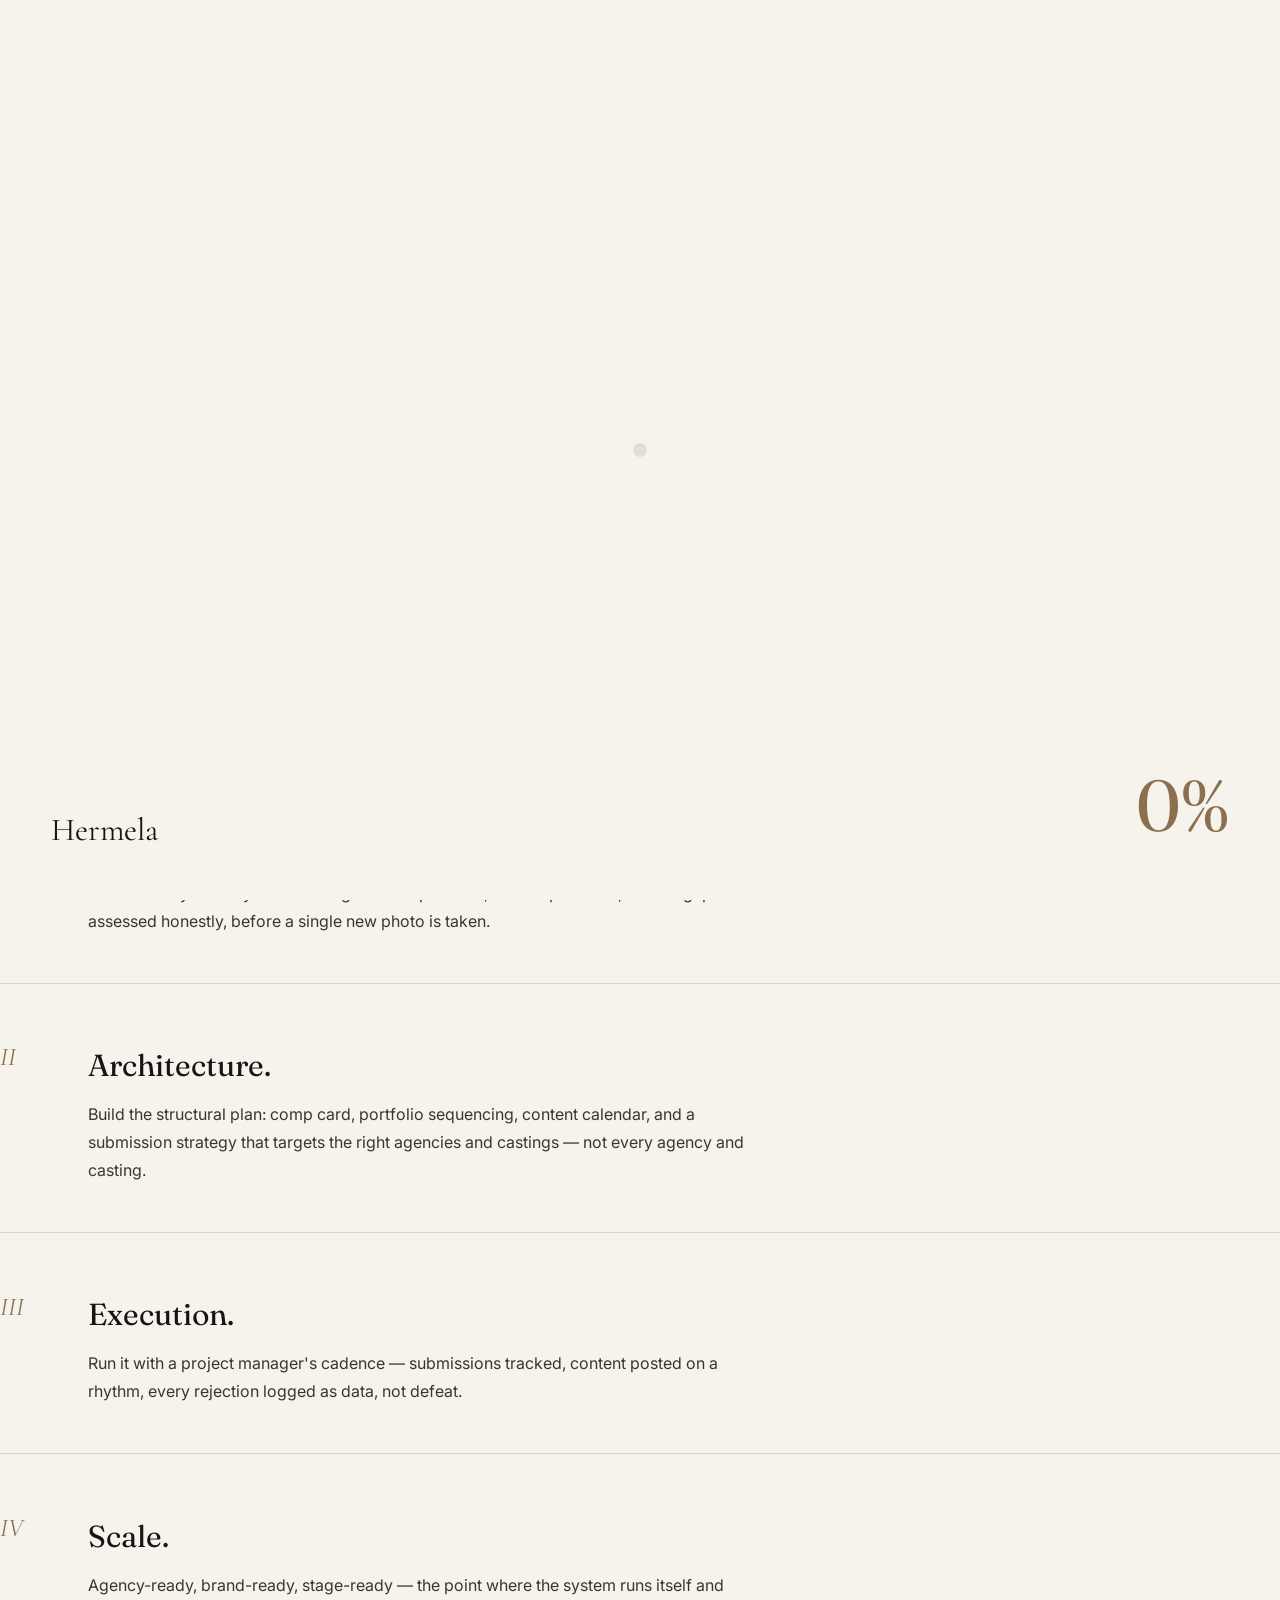
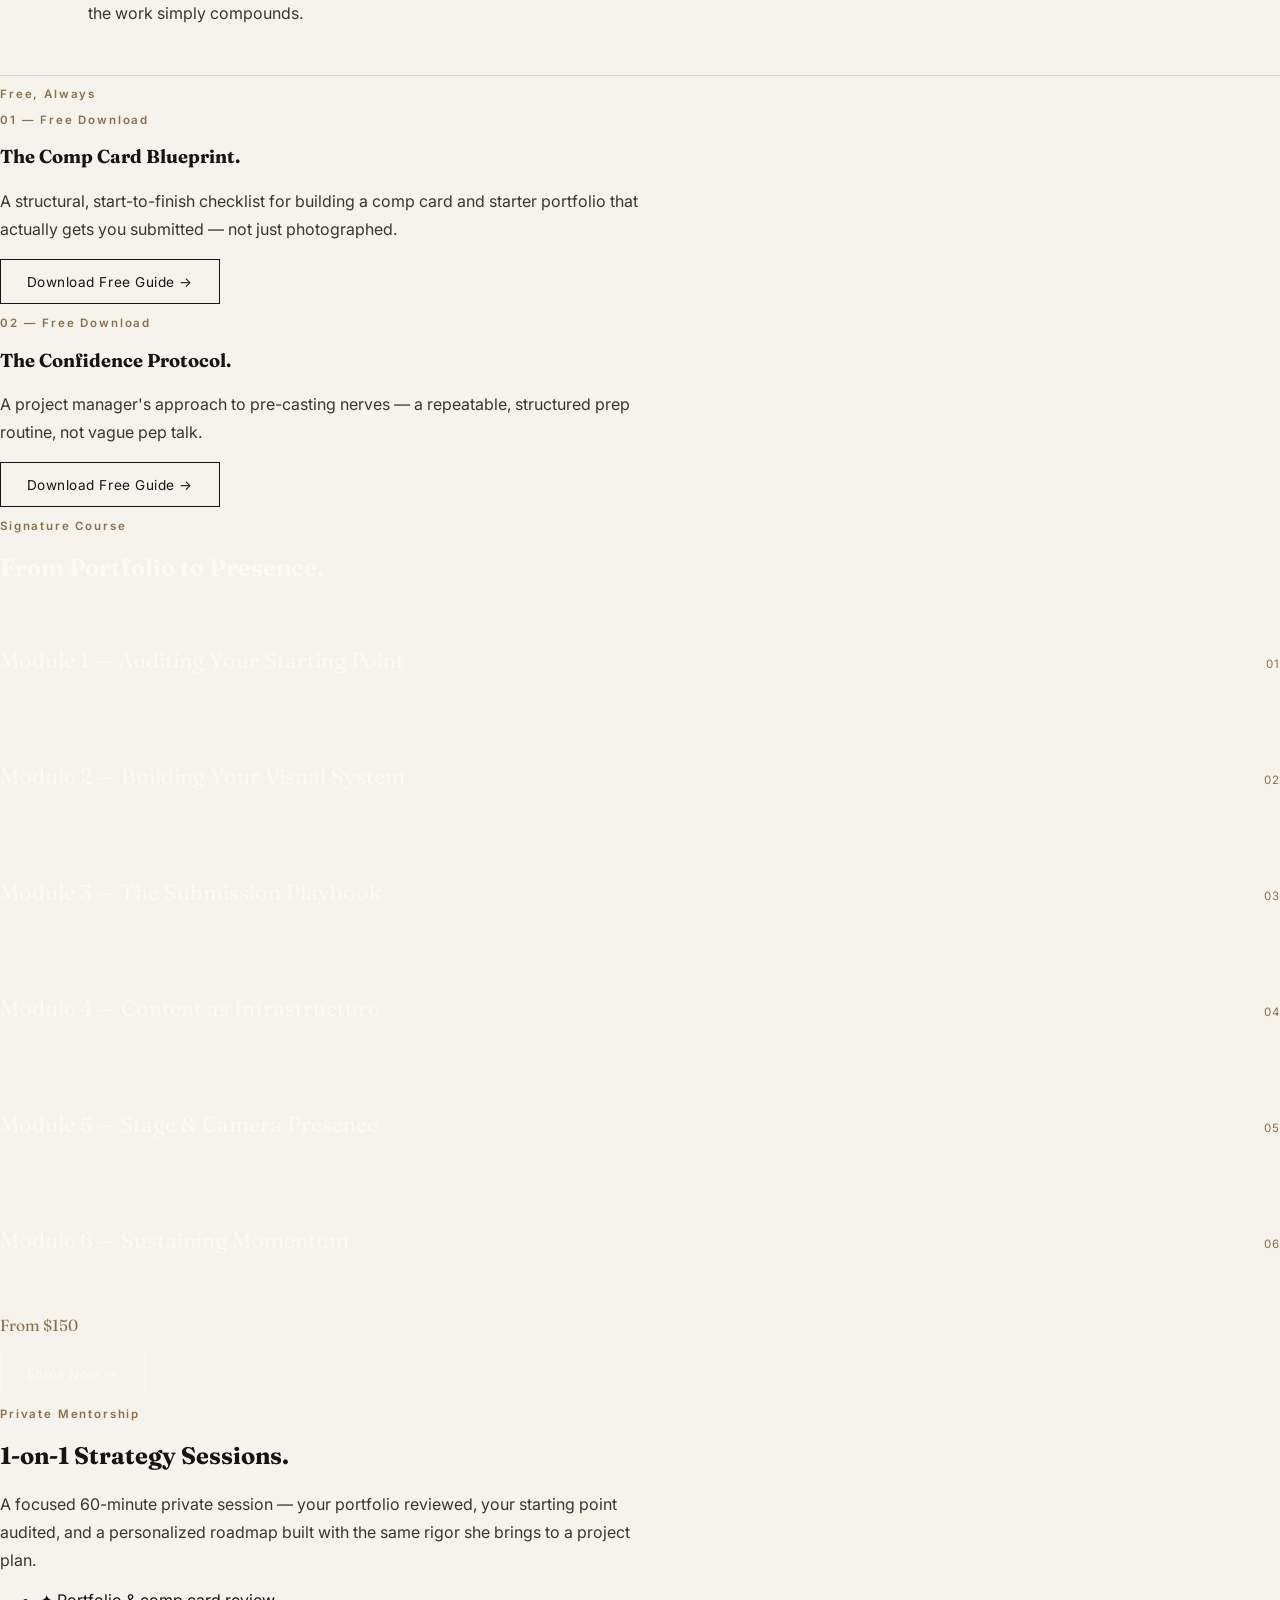
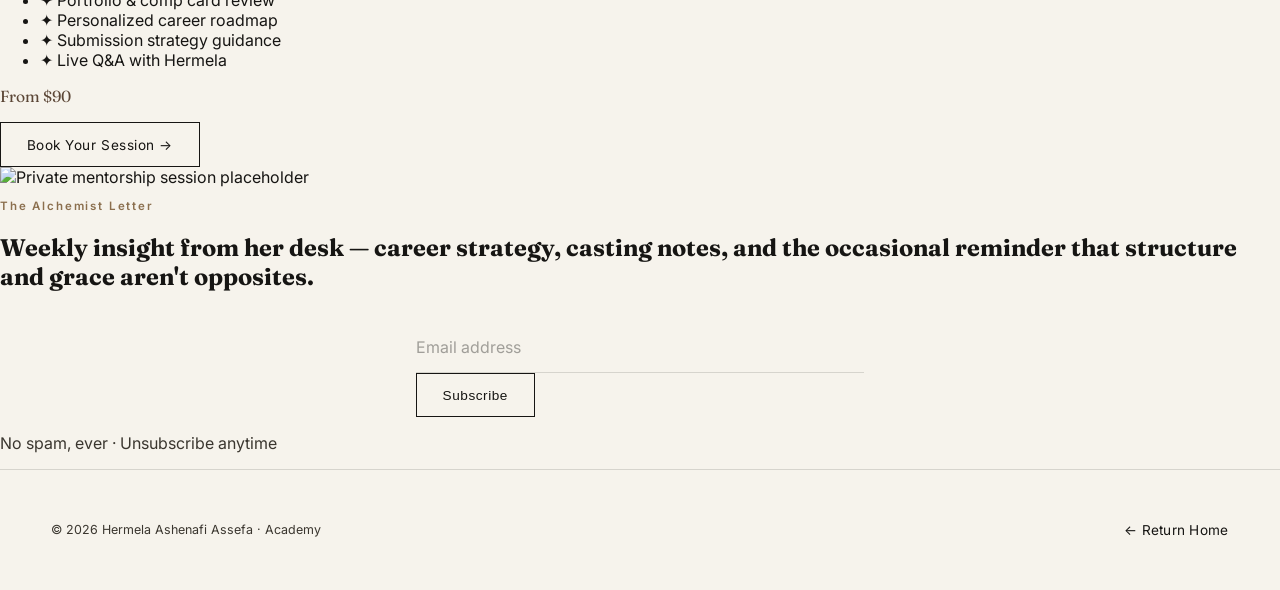
==== academy.html @ 656c6727 "Add initial academy.html structure and content" ====
<!DOCTYPE html>
<html lang="en">
<head>
<meta charset="UTF-8" />
<meta name="viewport" content="width=device-width, initial-scale=1.0" />
<title>Academy — Hermela Ashenafi</title>
<meta name="description" content="The Alchemist Method — Hermela's mentorship and education arm for aspiring Ethiopian models and creators." />
<link rel="preconnect" href="https://fonts.googleapis.com">
<link rel="preconnect" href="https://fonts.gstatic.com" crossorigin>
<link href="https://fonts.googleapis.com/css2?family=Cormorant+Garamond:ital,wght@0,300;0,400;0,500;0,600;1,400&family=Fraunces:opsz,wght@9..144,300..700&family=Inter:wght@300;400;500;600&display=swap" rel="stylesheet">
<script src="https://cdn.tailwindcss.com"></script>
<script>
  tailwind.config = { theme: { extend: {
    colors: { alabaster:"var(--alabaster)", linen:"var(--linen)", paper:"var(--paper)", ink:"var(--ink)", graphite:"var(--graphite)", umber:"var(--umber)", sovereign:"var(--sovereign)", obsidian:"#161513", porcelain:"#FBFAF6" },
    fontFamily: { wordmark:["Cormorant Garamond","serif"], display:["Fraunces","serif"], body:["Inter","sans-serif"] },
  } } }
</script>
<link rel="stylesheet" href="assets/css/tokens.css">
<style>
  .field { background: transparent; border: none; border-bottom: 1px solid var(--hairline); width: 100%; padding: 0.9rem 0; font-family: var(--font-body); font-size: 1rem; color: var(--ink); }
  .field:focus { outline: none; border-color: var(--ink); }
  .field::placeholder { color: rgba(22,21,19,0.38); }
</style>
</head>
<body data-nav-state="closed">

<!-- STUDIO PROPOSAL — this entire page is a creative studio proposal per blueprint.md §8.1,
     pending Hermela's review. Pricing, course/module names, and download titles are
     invented consistent with her disclosed CS/PM + modeling identity; nothing here
     contradicts a real survey answer. -->

<div id="preloader"><span class="preloader-word font-wordmark">Hermela</span><span class="preloader-count" data-preloader-count>0%</span></div>
<div id="film-grain" aria-hidden="true"></div>
<div id="custom-cursor" data-state="default" aria-hidden="true"></div>
<div id="curtain" aria-hidden="true"></div>
<div id="lightbox" data-open="false">
  <button class="lightbox-close" data-lightbox-close data-cursor="link">CLOSE ✕</button>
  <img src="" alt="Expanded view" />
</div>

<header id="site-nav">
  <a href="index.html" data-transition class="nav-word" data-magnetic data-cursor="link">Hermela</a>
  <div class="flex items-center gap-4">
    <button class="theme-toggle" data-theme-toggle aria-label="Toggle light and dark mode" data-cursor="link"><span class="toggle-thumb"></span></button>
    <button id="nav-toggle" aria-label="Open menu" data-cursor="link"><span></span><span></span><span></span></button>
  </div>
</header>

<nav id="nav-overlay" aria-hidden="true">
  <a href="index.html" data-page="index.html" data-transition data-cursor="link" data-cursor-label="ENTER">01 Home ↗</a>
  <a href="identity.html" data-page="identity.html" data-transition data-cursor="link" data-cursor-label="READ">02 Identity ↗</a>
  <a href="portfolio.html" data-page="portfolio.html" data-transition data-cursor="link" data-cursor-label="VIEW">03 Portfolio ↗</a>
  <a href="reign.html" data-page="reign.html" data-transition data-cursor="link" data-cursor-label="ENTER">04 Reign ↗</a>
  <a href="mind.html" data-page="mind.html" data-transition data-cursor="link" data-cursor-label="READ">05 Mind ↗</a>
  <a href="codes.html" data-page="codes.html" data-transition data-cursor="link" data-cursor-label="READ">06 Codes ↗</a>
  <a href="academy.html" data-page="academy.html" data-transition data-cursor="link" data-cursor-label="LEARN">07 Academy ↗</a>
  <a href="contact.html" data-page="contact.html" data-transition data-cursor="link" data-cursor-label="BEGIN">08 Contact ↗</a>
  <div class="nav-meta">Addis Ababa, Ethiopia — Miss Tourism Ethiopia 2026</div>
</nav>

<main>

  <!-- ============ COMPONENT: AcademyHero ============ -->
  <section id="academy-hero" data-component="AcademyHero" class="min-h-[85svh] flex flex-col justify-end px-5 md:px-14 pt-32 pb-14 bg-alabaster">
    <p class="eyebrow mb-5" data-fade>The Academy</p>
    <h1 class="h-display font-display" style="font-size:clamp(2.6rem,7vw,5.5rem);">
      <span class="reveal-line block" data-reveal="words">The Alchemist</span>
      <span class="reveal-line block italic" data-reveal="words" style="color:var(--umber);">Method.</span>
    </h1>
    <div class="chip-row mt-7" data-fade>
      <div class="chip"><span class="chip-label">Format</span><span class="chip-value">Free Resources · Course · 1-on-1</span></div>
      <div class="chip"><span class="chip-label">Focus</span><span class="chip-value">Modeling · Content Creation</span></div>
      <div class="chip"><span class="chip-label">Approach</span><span class="chip-value">Career Architecture</span></div>
      <div class="chip"><span class="chip-label">Based</span><span class="chip-value">Addis Ababa</span></div>
    </div>
    <p class="copy mt-8 text-lg max-w-2xl" data-fade>
      A modeling or content career is treated by most as a lucky break. She treats it as a
      system — one that can be audited, architected, and run with discipline. This is the
      method she wishes someone had handed her first.
    </p>
  </section>

  <!-- ============ COMPONENT: PhilosophyQuote ============ -->
  <section id="philosophy-quote" data-component="PhilosophyQuote" class="px-5 md:px-14 py-24 md:py-32 bg-obsidian text-center">
    <p class="eyebrow mb-6" style="color:var(--umber);" data-fade>The Founding Principle</p>
    <p class="font-display italic max-w-3xl mx-auto" style="font-size:clamp(1.8rem,4.2vw,2.9rem); color:var(--porcelain);" data-fade>
      "A career is a system. Build it like one."
    </p>
    <p class="mt-8 max-w-xl mx-auto text-base md:text-lg" style="color:rgba(251,250,246,0.72);" data-fade>
      Talent gets you noticed. Structure is what makes a career last — the same discipline
      that manages a product launch, applied to a portfolio, a submission calendar, and a
      body of work.
    </p>
  </section>

  <!-- ============ COMPONENT: TheMethod (roman numeral process) ============ -->
  <section id="the-method" data-component="TheMethod" class="px-5 md:px-14 py-24 md:py-32 bg-linen">
    <p class="eyebrow mb-10 max-w-4xl mx-auto">The Method — Four Phases</p>
    <div class="max-w-4xl mx-auto">
      <div class="process-row" data-fade>
        <p class="process-num">I</p>
        <div>
          <p class="process-title">Audit.</p>
          <p class="copy">Know exactly where you're starting. Current portfolio, current presence, current gaps — assessed honestly, before a single new photo is taken.</p>
        </div>
      </div>
      <div class="process-row" data-fade>
        <p class="process-num">II</p>
        <div>
          <p class="process-title">Architecture.</p>
          <p class="copy">Build the structural plan: comp card, portfolio sequencing, content calendar, and a submission strategy that targets the right agencies and castings — not every agency and casting.</p>
        </div>
      </div>
      <div class="process-row" data-fade>
        <p class="process-num">III</p>
        <div>
          <p class="process-title">Execution.</p>
          <p class="copy">Run it with a project manager's cadence — submissions tracked, content posted on a rhythm, every rejection logged as data, not defeat.</p>
        </div>
      </div>
      <div class="process-row" data-fade>
        <p class="process-num">IV</p>
        <div>
          <p class="process-title">Scale.</p>
          <p class="copy">Agency-ready, brand-ready, stage-ready — the point where the system runs itself and the work simply compounds.</p>
        </div>
      </div>
    </div>
  </section>

  <!-- ============ COMPONENT: FreeResources ============ -->
  <section id="free-resources" data-component="FreeResources" class="px-5 md:px-14 py-24 md:py-32 bg-alabaster">
    <p class="eyebrow mb-10">Free, Always</p>
    <div class="grid md:grid-cols-2 gap-8 max-w-5xl">
      <div class="border-t pt-6" style="border-color:var(--hairline);" data-fade>
        <p class="eyebrow mb-3" style="color:var(--umber);">01 — Free Download</p>
        <h3 class="font-display text-2xl md:text-3xl mb-4">The Comp Card Blueprint.</h3>
        <p class="copy text-sm mb-6">A structural, start-to-finish checklist for building a comp card and starter portfolio that actually gets you submitted — not just photographed.</p>
        <a href="javascript:void(0)" data-magnetic data-cursor="link" class="btn-primary text-sm">Download Free Guide →</a>
      </div>
      <div class="border-t pt-6" style="border-color:var(--hairline);" data-fade>
        <p class="eyebrow mb-3" style="color:var(--umber);">02 — Free Download</p>
        <h3 class="font-display text-2xl md:text-3xl mb-4">The Confidence Protocol.</h3>
        <p class="copy text-sm mb-6">A project manager's approach to pre-casting nerves — a repeatable, structured prep routine, not vague pep talk.</p>
        <a href="javascript:void(0)" data-magnetic data-cursor="link" class="btn-primary text-sm">Download Free Guide →</a>
      </div>
    </div>
  </section>

  <!-- ============ COMPONENT: SignatureCourse ============ -->
  <section id="signature-course" data-component="SignatureCourse" class="px-5 md:px-14 py-24 md:py-32 bg-obsidian text-porcelain">
    <p class="eyebrow mb-6" style="color:var(--umber);">Signature Course</p>
    <h2 class="font-display text-3xl md:text-5xl mb-10" style="color:var(--porcelain);">From Portfolio to Presence.</h2>
    <div class="max-w-3xl">
      <div class="category-chip" style="border-color:rgba(251,250,246,0.14);" data-fade>
        <p class="category-title" style="color:var(--porcelain);">Module 1 — Auditing Your Starting Point</p>
        <p class="category-num">01</p>
      </div>
      <div class="category-chip" style="border-color:rgba(251,250,246,0.14);" data-fade>
        <p class="category-title" style="color:var(--porcelain);">Module 2 — Building Your Visual System</p>
        <p class="category-num">02</p>
      </div>
      <div class="category-chip" style="border-color:rgba(251,250,246,0.14);" data-fade>
        <p class="category-title" style="color:var(--porcelain);">Module 3 — The Submission Playbook</p>
        <p class="category-num">03</p>
      </div>
      <div class="category-chip" style="border-color:rgba(251,250,246,0.14);" data-fade>
        <p class="category-title" style="color:var(--porcelain);">Module 4 — Content as Infrastructure</p>
        <p class="category-num">04</p>
      </div>
      <div class="category-chip" style="border-color:rgba(251,250,246,0.14);" data-fade>
        <p class="category-title" style="color:var(--porcelain);">Module 5 — Stage & Camera Presence</p>
        <p class="category-num">05</p>
      </div>
      <div class="category-chip" style="border-color:rgba(251,250,246,0.14);" data-fade>
        <p class="category-title" style="color:var(--porcelain);">Module 6 — Sustaining Momentum</p>
        <p class="category-num">06</p>
      </div>
    </div>
    <div class="mt-10 flex flex-col md:flex-row md:items-center gap-6" data-fade>
      <p class="text-2xl font-display" style="color:var(--umber);">From $150</p>
      <a href="contact.html" data-transition data-magnetic data-cursor="link" class="btn-primary on-dark">Enroll Now →</a>
    </div>
  </section>

  <!-- ============ COMPONENT: PrivateMentorship ============ -->
  <section id="mentorship" data-component="PrivateMentorship" class="px-5 md:px-14 py-24 md:py-32 bg-linen">
    <div class="max-w-5xl mx-auto grid md:grid-cols-2 gap-14 items-center">
      <div data-fade>
        <p class="eyebrow mb-5">Private Mentorship</p>
        <h2 class="font-display text-3xl md:text-4xl mb-6">1-on-1 Strategy Sessions.</h2>
        <p class="copy mb-6">
          A focused 60-minute private session — your portfolio reviewed, your starting point
          audited, and a personalized roadmap built with the same rigor she brings to a
          project plan.
        </p>
        <ul class="space-y-2 text-sm copy mb-8">
          <li>✦ Portfolio & comp card review</li>
          <li>✦ Personalized career roadmap</li>
          <li>✦ Submission strategy guidance</li>
          <li>✦ Live Q&A with Hermela</li>
        </ul>
        <div class="flex items-center gap-6">
          <p class="text-xl font-display" style="color:var(--sovereign);">From $90</p>
          <a href="contact.html" data-transition data-magnetic data-cursor="link" class="btn-primary">Book Your Session →</a>
        </div>
      </div>
      <div data-fade data-lightbox="https://images.unsplash.com/photo-1524504388940-b1c1722653e1?q=80&w=1400&auto=format&fit=crop" data-cursor="view" data-cursor-label="VIEW">
        <img src="https://images.unsplash.com/photo-1524504388940-b1c1722653e1?q=80&w=1000&auto=format&fit=crop" alt="Private mentorship session placeholder" class="w-full h-[420px] object-cover grayscale-[0.15]" />
      </div>
    </div>
  </section>

  <!-- ============ COMPONENT: Newsletter ============ -->
  <section id="newsletter" data-component="Newsletter" class="px-5 md:px-14 py-24 md:py-32 bg-alabaster text-center">
    <p class="eyebrow mb-6">The Alchemist Letter</p>
    <h2 class="font-display text-2xl md:text-3xl mb-6 max-w-2xl mx-auto">Weekly insight from her desk — career strategy, casting notes, and the occasional reminder that structure and grace aren't opposites.</h2>
    <div style="position:relative; max-width: 28rem; margin: 2rem auto 0; min-height: 4rem;">
      <form id="academy-newsletter-form" class="flex gap-2" data-success-form="#success-overlay">
        <input type="email" required placeholder="Email address" class="field" />
        <button type="submit" data-magnetic data-cursor="link" class="btn-primary shrink-0">Subscribe</button>
      </form>
      <div id="success-overlay" data-open="false">
        <div class="success-check">✓</div>
        <h3 class="font-display text-2xl mb-2">Welcome in.</h3>
        <p class="copy mb-6">Your first letter arrives soon.</p>
        <button data-success-close data-magnetic data-cursor="link" class="btn-primary">Close</button>
      </div>
    </div>
    <p class="text-xs mt-4" style="color:var(--graphite);">No spam, ever · Unsubscribe anytime</p>
  </section>

</main>

<footer class="footer-minimal">
  <p>© 2026 Hermela Ashenafi Assefa · Academy</p>
  <a href="index.html" data-transition data-magnetic data-cursor="link">← Return Home</a>
</footer>

<script src="https://unpkg.com/lenis@1.1.18/dist/lenis.min.js"></script>
<script src="https://cdnjs.cloudflare.com/ajax/libs/gsap/3.12.5/gsap.min.js"></script>
<script src="https://cdnjs.cloudflare.com/ajax/libs/gsap/3.12.5/ScrollTrigger.min.js"></script>
<script src="https://cdnjs.cloudflare.com/ajax/libs/gsap/3.12.5/Flip.min.js"></script>
<script src="assets/js/main.js"></script>
</body>
</html>
---- assets/css/tokens.css ----
/* ==========================================================================
   HERMELA — TOKENS.CSS
   The single source of visual truth. See /blueprint.md before editing.
   Elevated High-Key, Ink-Deep system. Do not introduce colors outside
   this token list anywhere in the codebase.
   ========================================================================== */

:root {
  /* --- COLOR --- */
  --alabaster: #F6F3EC;
  --linen: #EEE7D9;
  --paper: #FBFAF6;
  --ink: #161513;
  --graphite: #3A362F;
  --umber: #8B6F4E;
  --sovereign: #5B4636;
  --hairline: rgba(22, 21, 19, 0.14);
  --shadow-warm: rgba(91, 70, 54, 0.10);

  /* Fixed, non-inverting — deliberate dark "punctuation" bands (footer, milestone
     strips, chronicle rows) per blueprint §0's shadow-within-light philosophy.
     These never change with the light/dark toggle, in either theme. */
  --obsidian: #161513;
  --porcelain: #FBFAF6;

  /* --- TYPE --- */
  --font-wordmark: "Cormorant Garamond", "Cormorant SC", serif;
  --font-display: "Fraunces", serif;
  --font-body: "Inter", sans-serif;

  /* --- MOTION --- */
  --ease-reveal: cubic-bezier(0.16, 1, 0.3, 1);
  --ease-magnetic: cubic-bezier(0.19, 1, 0.22, 1);
  --dur-enter: 0.7s;
  --dur-hover: 0.25s;
}

/* --- Dark theme — opt-in via toggle, never the default brand state (see blueprint §8.3) --- */
:root[data-theme="dark"] {
  --alabaster: #141311;
  --linen: #1C1A17;
  --paper: #211E1A;
  --ink: #F3F0E9;
  --graphite: #C9C3B6;
  --hairline: rgba(243, 240, 233, 0.14);
  --shadow-warm: rgba(0, 0, 0, 0.35);
}

html { transition: background 0.4s ease; }
body { transition: background-color 0.4s ease, color 0.4s ease; }

* { box-sizing: border-box; }

html {
  scroll-behavior: auto; /* Lenis governs actual smoothing; native stays auto to avoid double-handling */
  background: var(--alabaster);
}

html.lenis, html.lenis body { height: auto; }
.lenis.lenis-smooth { scroll-behavior: auto; }
.lenis.lenis-stopped { overflow: hidden; }

body {
  margin: 0;
  background: var(--alabaster);
  color: var(--ink);
  font-family: var(--font-body);
  font-weight: 400;
  -webkit-font-smoothing: antialiased;
  text-rendering: optimizeLegibility;
  overflow-x: hidden;
  cursor: none;
}

@media (max-width: 860px), (hover: none) {
  body { cursor: auto; }
  #custom-cursor { display: none !important; }
}

::selection { background: var(--ink); color: var(--paper); }

/* --- Reduced motion global gate ---------------------------------------- */
body[data-motion="reduced"] * {
  animation-duration: 0.001ms !important;
  animation-iteration-count: 1 !important;
  transition-duration: 0.001ms !important;
  scroll-behavior: auto !important;
}
body[data-motion="reduced"] #film-grain,
body[data-motion="reduced"] #custom-cursor { display: none !important; }
body[data-motion="reduced"] [data-reveal] { opacity: 1 !important; transform: none !important; }

/* --- Typography base ---------------------------------------------------- */
.font-wordmark { font-family: var(--font-wordmark); }
.font-display   { font-family: var(--font-display); font-variation-settings: "opsz" 40, "SOFT" 0, "WONK" 0; }
.font-body      { font-family: var(--font-body); }

.eyebrow {
  font-family: var(--font-body);
  font-size: 0.72rem;
  letter-spacing: 0.16em;
  color: var(--umber);
  font-weight: 600;
}

.h-display {
  font-family: var(--font-display);
  font-weight: 480;
  line-height: 1.03;
  letter-spacing: -0.01em;
  color: var(--ink);
}

p.copy { max-width: 66ch; line-height: 1.75; color: var(--graphite); }

/* --- Reveal / mask-line for per-character stagger ----------------------- */
.reveal-line { overflow: hidden; display: block; }
.reveal-line > span { display: inline-block; will-change: transform; }

[data-reveal] { opacity: 0; }

/* --- Hairlines / structure, never soft grey card shadows ---------------- */
.hairline { border-color: var(--hairline); }
.shadow-warm { box-shadow: 0 30px 60px -20px var(--shadow-warm); }

/* --- Film grain overlay -------------------------------------------------- */
#film-grain {
  position: fixed;
  inset: 0;
  z-index: 998;
  pointer-events: none;
  opacity: 0.045;
  mix-blend-mode: multiply;
}
#film-grain svg { width: 100%; height: 100%; }

/* --- Custom cursor -------------------------------------------------------- */
#custom-cursor {
  position: fixed;
  top: 0; left: 0;
  width: 14px; height: 14px;
  margin: -7px 0 0 -7px;
  border-radius: 50%;
  background: var(--ink);
  z-index: 999;
  pointer-events: none;
  mix-blend-mode: difference;
  transition: width 0.25s var(--ease-magnetic), height 0.25s var(--ease-magnetic), background 0.25s;
}
#custom-cursor[data-state="link"] { width: 46px; height: 46px; margin: -23px 0 0 -23px; background: var(--paper); }
#custom-cursor[data-state="drag"] { width: 84px; height: 84px; margin: -42px 0 0 -42px; background: var(--paper); }
#custom-cursor[data-state="view"] { width: 84px; height: 84px; margin: -42px 0 0 -42px; background: var(--paper); }
#custom-cursor .cursor-label {
  position: absolute; inset: 0; display: flex; align-items: center; justify-content: center;
  font-size: 0.62rem; letter-spacing: 0.1em; color: var(--ink); opacity: 0; font-family: var(--font-body); font-weight: 600;
}
#custom-cursor[data-state="drag"] .cursor-label,
#custom-cursor[data-state="view"] .cursor-label { opacity: 1; }

/* --- Magnetic wrapper ------------------------------------------------------ */
[data-magnetic] { display: inline-block; will-change: transform; }

/* --- Nav ------------------------------------------------------------------- */
#site-nav {
  position: fixed; top: 0; left: 0; right: 0; z-index: 900;
  display: flex; align-items: center; justify-content: space-between;
  padding: 1.6rem clamp(1.25rem, 4vw, 3.5rem);
  mix-blend-mode: normal;
}
#site-nav .nav-word { font-family: var(--font-wordmark); font-size: 1.35rem; letter-spacing: 0.04em; color: var(--ink); text-decoration: none; }
#nav-toggle {
  width: 46px; height: 46px; border: 1px solid var(--ink); background: transparent;
  display: flex; flex-direction: column; align-items: center; justify-content: center; gap: 5px; cursor: none;
}
#nav-toggle span { width: 18px; height: 1px; background: var(--ink); display: block; transition: transform 0.3s var(--ease-reveal), opacity 0.3s; }
body[data-nav-state="open"] #nav-toggle span:nth-child(1) { transform: translateY(6px) rotate(45deg); }
body[data-nav-state="open"] #nav-toggle span:nth-child(2) { opacity: 0; }
body[data-nav-state="open"] #nav-toggle span:nth-child(3) { transform: translateY(-6px) rotate(-45deg); }

#nav-overlay {
  position: fixed; inset: 0; background: var(--alabaster); z-index: 890;
  display: flex; flex-direction: column; justify-content: center; padding: clamp(1.5rem,6vw,6rem);
  clip-path: circle(0% at calc(100% - 3.2rem) 3.2rem);
  transition: clip-path 0.8s var(--ease-reveal);
}
body[data-nav-state="open"] #nav-overlay { clip-path: circle(150% at calc(100% - 3.2rem) 3.2rem); }
#nav-overlay a {
  font-family: var(--font-display); font-weight: 480; font-size: clamp(2.4rem, 7vw, 5rem);
  color: var(--ink); text-decoration: none; line-height: 1.1; display: block;
  border-top: 1px solid var(--hairline); padding: 0.35em 0; transition: color 0.3s, padding-left 0.3s var(--ease-reveal);
}
#nav-overlay a:last-of-type { border-bottom: 1px solid var(--hairline); }
#nav-overlay a:hover { color: var(--umber); padding-left: 0.4em; }
#nav-overlay .nav-meta { font-family: var(--font-body); font-size: 0.85rem; color: var(--graphite); margin-top: 2.5rem; }
#nav-overlay .nav-current { color: var(--umber); }

/* --- Footer ----------------------------------------------------------------- */
#site-footer { background: var(--obsidian); color: var(--porcelain); }
#site-footer .footer-word { font-family: var(--font-wordmark); font-size: clamp(2.5rem, 8vw, 6rem); color: var(--paper); }
#site-footer a { color: rgba(251,250,246,0.72); text-decoration: none; transition: color 0.25s; }
#site-footer a:hover { color: var(--paper); }
#site-footer .footer-hair { border-color: rgba(251,250,246,0.14); }

/* --- Buttons ------------------------------------------------------------------ */
.btn-primary {
  display: inline-flex; align-items: center; gap: 0.6rem;
  border: 1px solid var(--ink); color: var(--ink); background: transparent;
  padding: 0.85rem 1.6rem; font-size: 0.85rem; letter-spacing: 0.04em; text-decoration: none;
  transition: background 0.25s, color 0.25s;
}
.btn-primary:hover { background: var(--ink); color: var(--paper); }
.btn-primary.on-dark { border-color: rgba(251,250,246,0.5); color: var(--paper); }
.btn-primary.on-dark:hover { background: var(--paper); color: var(--ink); }

/* --- Odometer ----------------------------------------------------------------- */
.odometer-digit { display: inline-block; overflow: hidden; height: 1em; vertical-align: top; }
.odometer-digit-inner { display: flex; flex-direction: column; will-change: transform; }

/* --- Curtain transition -------------------------------------------------------- */
#curtain {
  position: fixed; inset: 0; z-index: 995; background: var(--obsidian);
  clip-path: circle(0% at var(--curtain-x, 50%) var(--curtain-y, 50%));
  pointer-events: none;
}

/* --- Sticky stack ---------------------------------------------------------------- */
.stack-panel { position: sticky; top: 0; min-height: 100vh; display: flex; align-items: center; }

/* --- Utility: hide scrollbars on horizontal pinned rail --------------------------- */
.no-scrollbar::-webkit-scrollbar { display: none; }
.no-scrollbar { -ms-overflow-style: none; scrollbar-width: none; }

/* ==========================================================================
   V2 ADDITIONS — structural vocabulary adopted per blueprint.md §7
   ========================================================================== */

/* --- Preloader ------------------------------------------------------------- */
#preloader {
  position: fixed; inset: 0; z-index: 999;
  background: var(--alabaster);
  display: flex; align-items: flex-end; justify-content: space-between;
  padding: clamp(1.25rem,4vw,3.5rem);
  transition: clip-path 0.9s var(--ease-reveal);
  clip-path: circle(150% at 50% 50%);
}
#preloader[data-done="true"] { clip-path: circle(0% at 50% 100%); pointer-events: none; }
#preloader .preloader-word { font-family: var(--font-wordmark); font-size: clamp(1.4rem,3vw,2rem); color: var(--ink); }
#preloader .preloader-count { font-family: var(--font-display); font-size: clamp(2.5rem,6vw,4.5rem); color: var(--umber); font-variant-numeric: tabular-nums; }
body[data-motion="reduced"] #preloader { display: none; }

/* --- Credentials marquee ----------------------------------------------------- */
.marquee { overflow: hidden; white-space: nowrap; border-top: 1px solid var(--hairline); border-bottom: 1px solid var(--hairline); }
.marquee-track { display: inline-flex; gap: 3rem; padding: 1.1rem 0; will-change: transform; animation: marquee-scroll 32s linear infinite; }
body[data-motion="reduced"] .marquee-track { animation: none; }
.marquee-track span { font-size: 0.78rem; letter-spacing: 0.08em; color: var(--graphite); white-space: nowrap; }
.marquee-track span em { font-style: normal; color: var(--umber); margin-right: 0.5em; }
@keyframes marquee-scroll { from { transform: translateX(0); } to { transform: translateX(-50%); } }

/* --- Numbered recognition/chronicle rows -------------------------------------- */
.chronicle-row { display: grid; grid-template-columns: 3rem 1fr auto; gap: 1.25rem; align-items: baseline; padding: 1.4rem 0; border-top: 1px solid var(--hairline); }
.chronicle-row:last-child { border-bottom: 1px solid var(--hairline); }
.chronicle-row .chronicle-num { font-family: var(--font-display); font-size: 0.95rem; color: var(--umber); }
.chronicle-row .chronicle-title { font-family: var(--font-display); font-size: clamp(1.1rem,2vw,1.5rem); }
.chronicle-row .chronicle-meta { font-size: 0.78rem; color: var(--graphite); }
.chronicle-row .chronicle-status { font-size: 0.72rem; letter-spacing: 0.08em; color: var(--umber); text-align: right; white-space: nowrap; }

/* --- Archive / masonry grid ---------------------------------------------------- */
.archive-grid { display: grid; grid-template-columns: repeat(6, 1fr); gap: 0.75rem; }
.archive-grid figure { cursor: none; overflow: hidden; }
.archive-grid img { width: 100%; height: 100%; object-fit: cover; transition: transform 0.6s var(--ease-reveal); }
.archive-grid figure:hover img { transform: scale(1.04); }

/* --- Lightbox ------------------------------------------------------------------- */
#lightbox {
  position: fixed; inset: 0; z-index: 997; background: rgba(22,21,19,0.94);
  display: flex; align-items: center; justify-content: center; padding: 4vh 4vw;
  opacity: 0; pointer-events: none; transition: opacity 0.4s var(--ease-reveal);
}
#lightbox[data-open="true"] { opacity: 1; pointer-events: auto; }
#lightbox img { max-width: 100%; max-height: 88vh; object-fit: contain; }
#lightbox .lightbox-close {
  position: absolute; top: clamp(1.25rem,4vw,3rem); right: clamp(1.25rem,4vw,3rem);
  color: var(--paper); font-size: 0.85rem; letter-spacing: 0.08em; background: none; border: none; cursor: none;
}

/* --- Video-slot placeholder (play affordance, no broken <video> tags) ------------- */
.video-slot { position: relative; overflow: hidden; }
.video-slot img { width: 100%; height: 100%; object-fit: cover; }
.video-slot .play-affordance {
  position: absolute; inset: 0; display: flex; align-items: center; justify-content: center;
  background: rgba(22,21,19,0.18);
}
.video-slot .play-affordance span {
  width: 62px; height: 62px; border-radius: 50%; border: 1px solid var(--paper);
  display: flex; align-items: center; justify-content: center; color: var(--paper); font-size: 0.9rem;
}

/* --- Contact success overlay ------------------------------------------------------ */
#success-overlay {
  position: absolute; inset: 0; background: var(--alabaster);
  display: flex; flex-direction: column; align-items: center; justify-content: center; text-align: center;
  opacity: 0; pointer-events: none; transition: opacity 0.5s var(--ease-reveal);
}
#success-overlay[data-open="true"] { opacity: 1; pointer-events: auto; }
#success-overlay .success-check {
  width: 56px; height: 56px; border-radius: 50%; border: 1px solid var(--ink);
  display: flex; align-items: center; justify-content: center; margin-bottom: 1.5rem; font-size: 1.4rem;
}

/* --- Minimal subpage footer ---------------------------------------------------------- */
.footer-minimal { padding: 2.5rem clamp(1.25rem,4vw,3.5rem); display: flex; align-items: center; justify-content: space-between; flex-wrap: wrap; gap: 1rem; border-top: 1px solid var(--hairline); background: var(--alabaster); }
.footer-minimal a { color: var(--ink); text-decoration: none; font-size: 0.85rem; letter-spacing: 0.02em; }
.footer-minimal a:hover { color: var(--umber); }
.footer-minimal p { font-size: 0.78rem; color: var(--graphite); }

/* --- Theme toggle (pill switch, sun/moon) ---------------------------------------------- */
.theme-toggle {
  position: relative; width: 52px; height: 28px; border-radius: 999px;
  border: 1px solid var(--hairline); background: var(--linen);
  cursor: none; flex-shrink: 0; transition: background 0.3s;
}
.theme-toggle .toggle-thumb {
  position: absolute; top: 2px; left: 2px; width: 22px; height: 22px; border-radius: 50%;
  background: var(--ink); display: flex; align-items: center; justify-content: center;
  font-size: 0.65rem; transition: transform 0.4s var(--ease-magnetic), background 0.3s;
  transform: translateX(0);
}
:root[data-theme="dark"] .theme-toggle .toggle-thumb { transform: translateX(24px); }
.theme-toggle .toggle-thumb::before { content: "☀"; color: var(--paper); }
:root[data-theme="dark"] .theme-toggle .toggle-thumb::before { content: "☾"; }

@media (max-width: 860px) {
  .archive-grid { grid-template-columns: repeat(2, 1fr); }
}

/* --- Meta-chip row (under every H1, every page) ----------------------------------- */
.chip-row { display: flex; flex-wrap: wrap; gap: 0.6rem 2rem; }
.chip { display: flex; flex-direction: column; gap: 0.15rem; }
.chip-label { font-size: 0.68rem; letter-spacing: 0.1em; text-transform: uppercase; color: var(--umber); }
.chip-value { font-size: 0.88rem; color: var(--graphite); }
.chip-row.on-dark .chip-label { color: var(--umber); }
.chip-row.on-dark .chip-value { color: rgba(251,250,246,0.8); }

/* --- Roman-numeral process block --------------------------------------------------- */
.process-row { display: grid; grid-template-columns: 4rem 1fr; gap: 1.5rem; padding: 2rem 0; border-top: 1px solid var(--hairline); }
.process-row:last-child { border-bottom: 1px solid var(--hairline); }
.process-row .process-num { font-family: var(--font-wordmark); font-style: italic; font-size: 1.6rem; color: var(--umber); }
.process-row .process-title { font-family: var(--font-display); font-size: clamp(1.3rem,2.4vw,1.9rem); margin-bottom: 0.6rem; }

/* --- Numbered category chip (Interiors-style: "Title — Category 01") ---------------- */
.category-chip { border-top: 1px solid var(--hairline); padding: 1.4rem 0; display: flex; align-items: baseline; justify-content: space-between; gap: 1rem; }
.category-chip:last-child { border-bottom: 1px solid var(--hairline); }
.category-chip .category-title { font-family: var(--font-display); font-size: clamp(1.05rem,2vw,1.35rem); }
.category-chip .category-num { font-size: 0.72rem; letter-spacing: 0.1em; color: var(--umber); white-space: nowrap; }
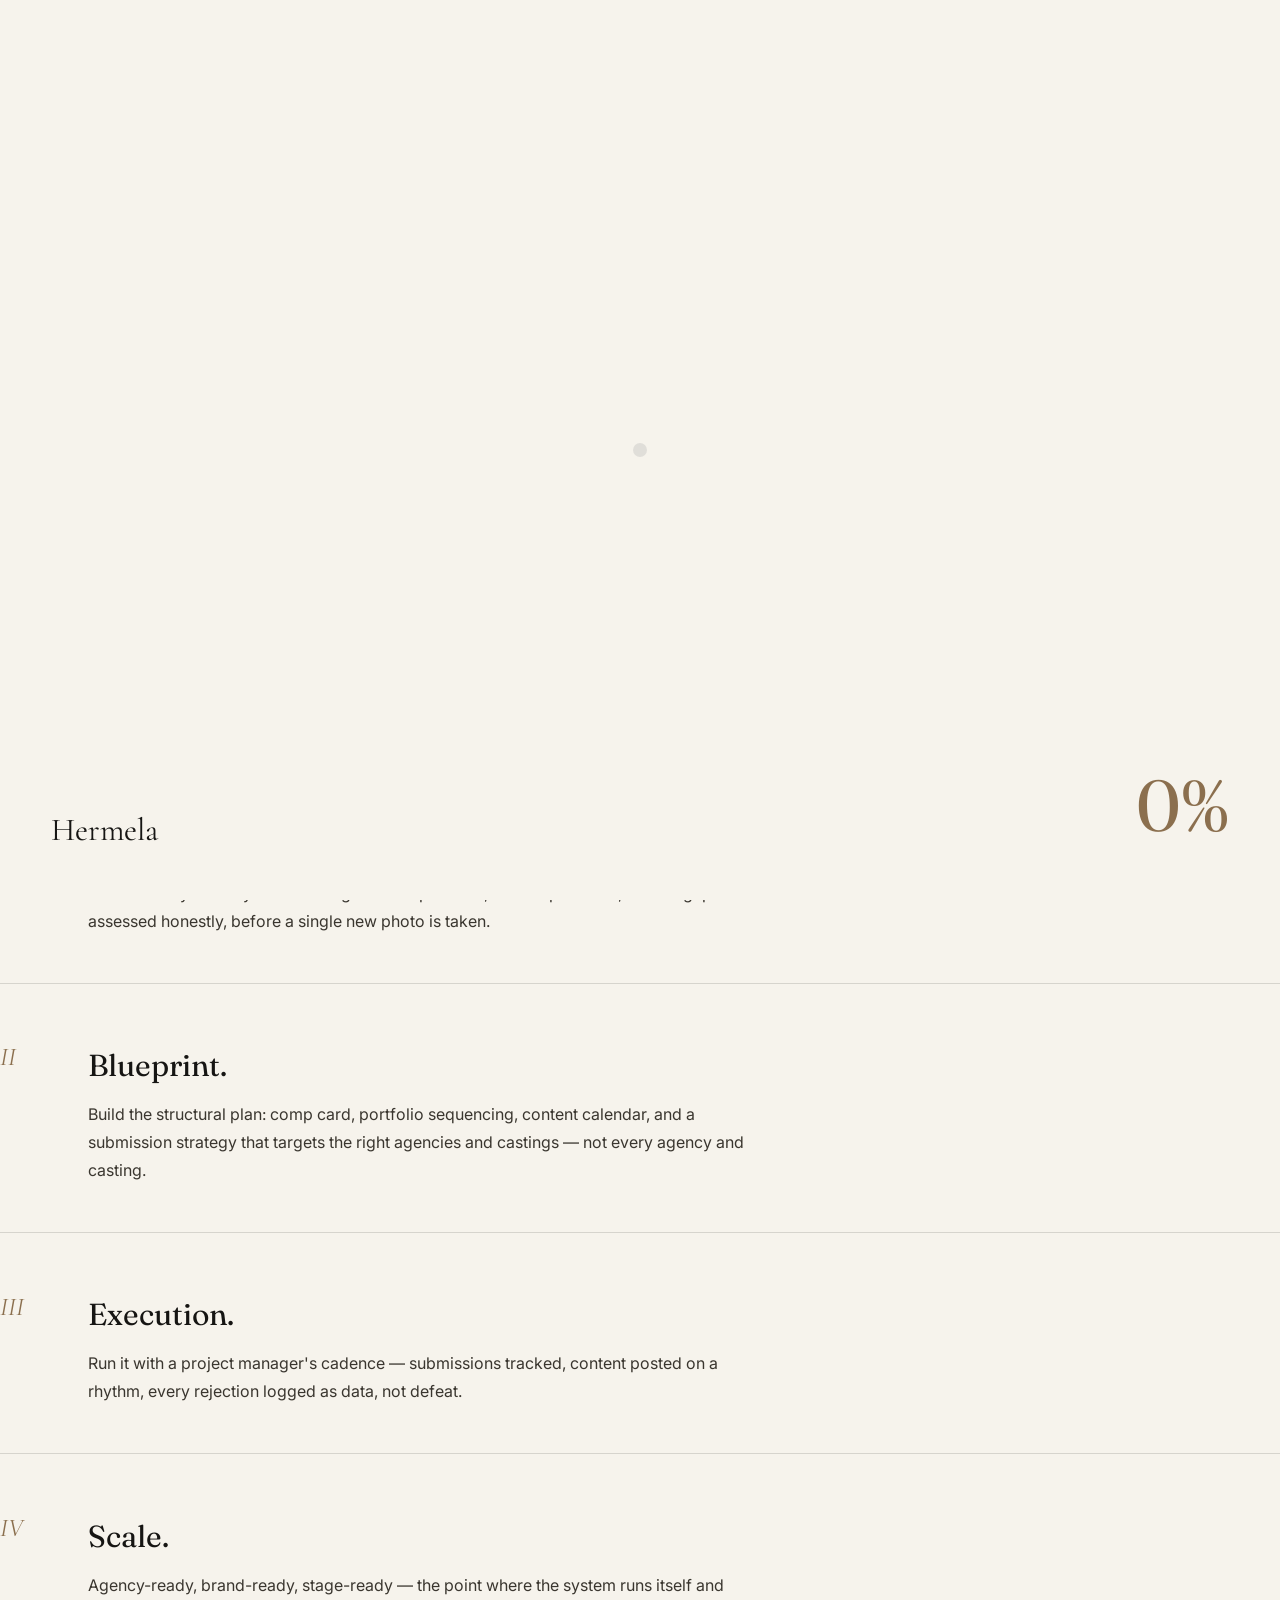
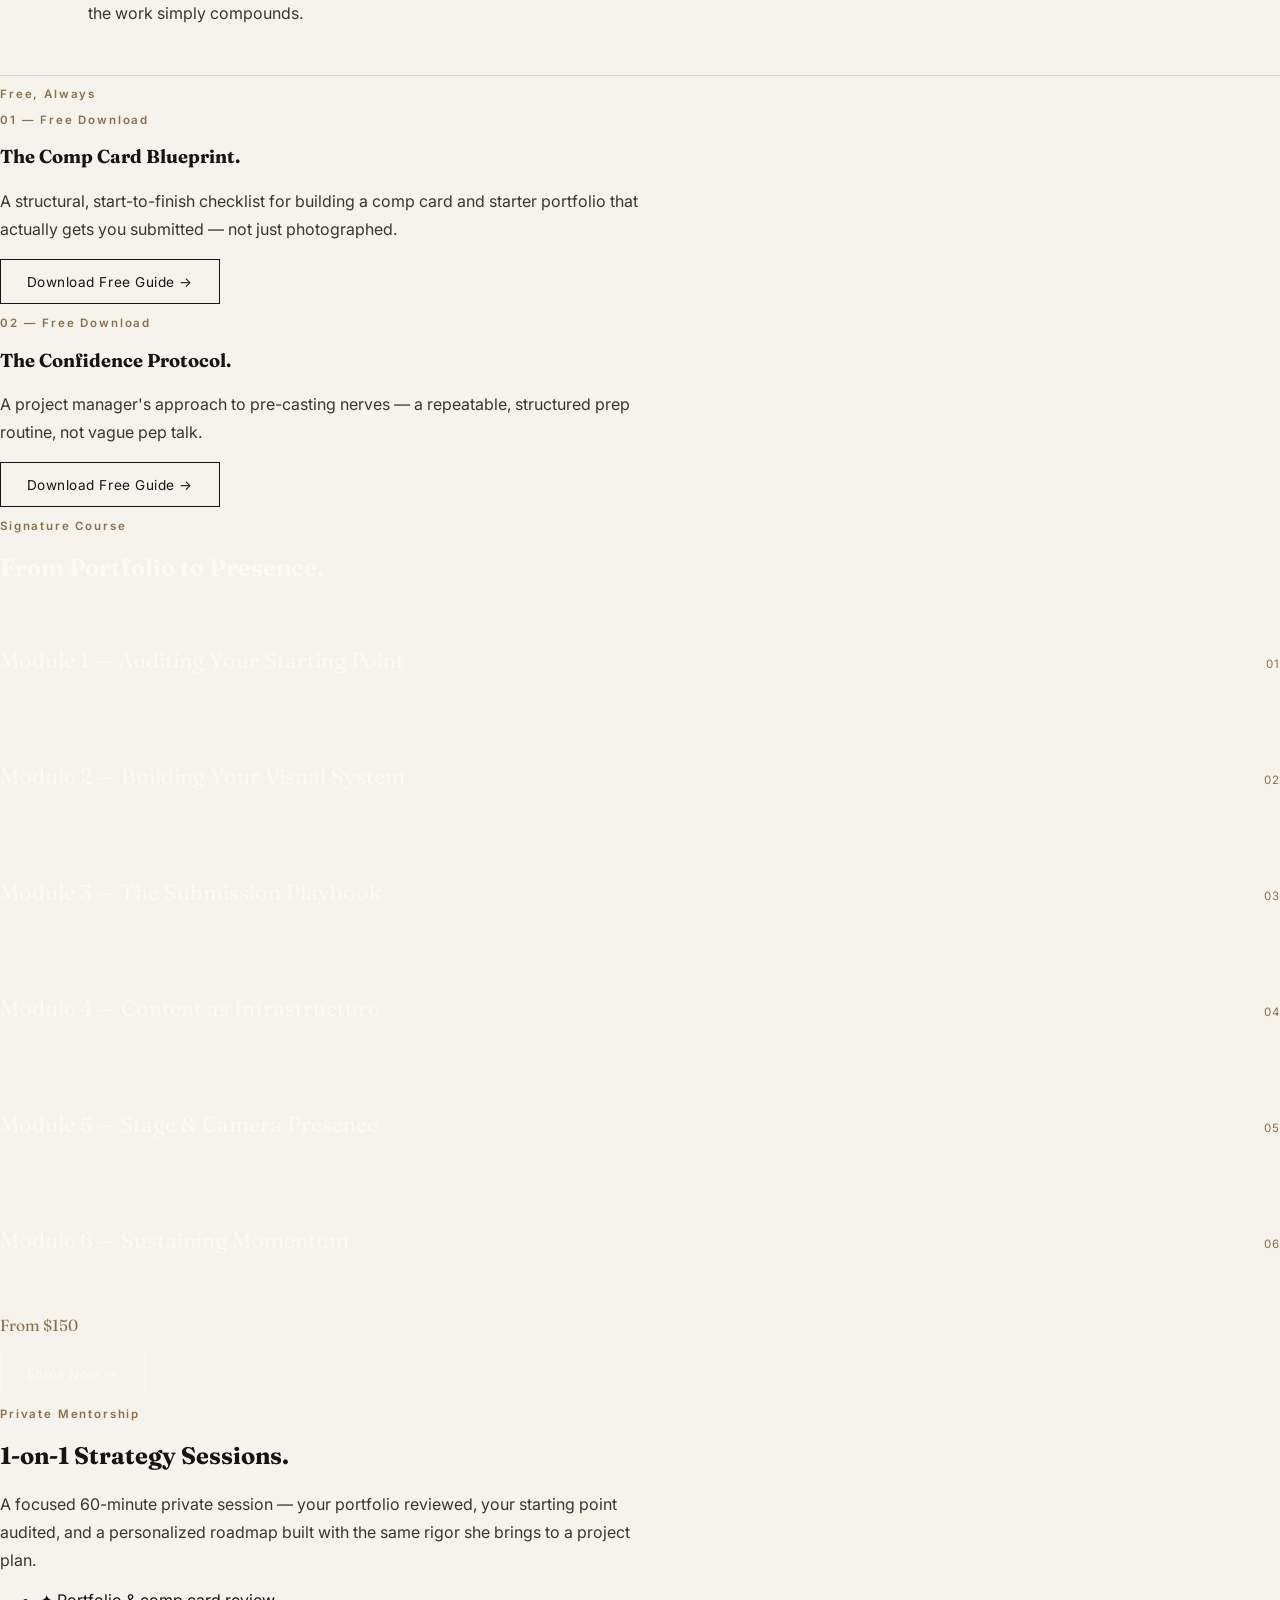
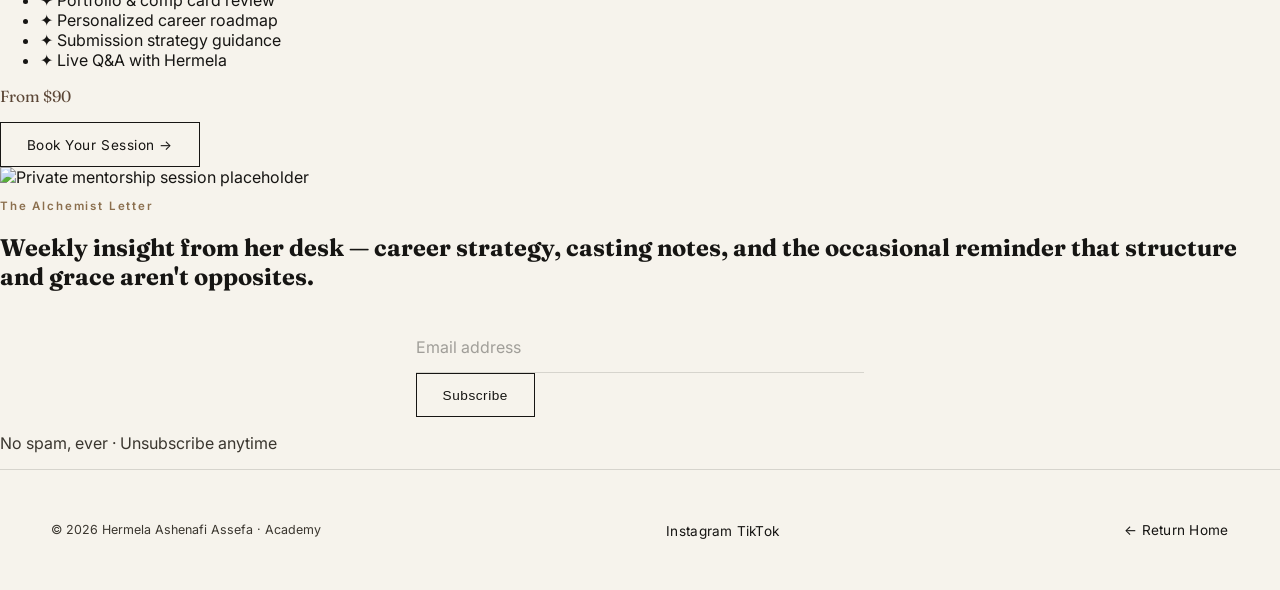
==== commit 8b407c9d: "Update academy.html" ====
--- a/academy.html
+++ b/academy.html
@@ -51,10 +51,11 @@
   <a href="identity.html" data-page="identity.html" data-transition data-cursor="link" data-cursor-label="READ">02 Identity ↗</a>
   <a href="portfolio.html" data-page="portfolio.html" data-transition data-cursor="link" data-cursor-label="VIEW">03 Portfolio ↗</a>
   <a href="reign.html" data-page="reign.html" data-transition data-cursor="link" data-cursor-label="ENTER">04 Reign ↗</a>
-  <a href="mind.html" data-page="mind.html" data-transition data-cursor="link" data-cursor-label="READ">05 Mind ↗</a>
-  <a href="codes.html" data-page="codes.html" data-transition data-cursor="link" data-cursor-label="READ">06 Codes ↗</a>
-  <a href="academy.html" data-page="academy.html" data-transition data-cursor="link" data-cursor-label="LEARN">07 Academy ↗</a>
-  <a href="contact.html" data-page="contact.html" data-transition data-cursor="link" data-cursor-label="BEGIN">08 Contact ↗</a>
+  <a href="ambassador.html" data-page="ambassador.html" data-transition data-cursor="link" data-cursor-label="IMPACT">05 Ambassador ↗</a>
+  <a href="mind.html" data-page="mind.html" data-transition data-cursor="link" data-cursor-label="READ">06 Mind ↗</a>
+  <a href="codes.html" data-page="codes.html" data-transition data-cursor="link" data-cursor-label="READ">07 Codes ↗</a>
+  <a href="academy.html" data-page="academy.html" data-transition data-cursor="link" data-cursor-label="LEARN">08 Academy ↗</a>
+  <a href="contact.html" data-page="contact.html" data-transition data-cursor="link" data-cursor-label="BEGIN">09 Contact ↗</a>
   <div class="nav-meta">Addis Ababa, Ethiopia — Miss Tourism Ethiopia 2026</div>
 </nav>
 
@@ -107,7 +108,7 @@
       <div class="process-row" data-fade>
         <p class="process-num">II</p>
         <div>
-          <p class="process-title">Architecture.</p>
+          <p class="process-title">Blueprint.</p>
           <p class="copy">Build the structural plan: comp card, portfolio sequencing, content calendar, and a submission strategy that targets the right agencies and castings — not every agency and casting.</p>
         </div>
       </div>
@@ -234,6 +235,10 @@
 
 <footer class="footer-minimal">
   <p>© 2026 Hermela Ashenafi Assefa · Academy</p>
+  <div class="flex items-center gap-5">
+    <a href="https://www.instagram.com/vetusmeam__?stkn=MWh3dW5xdTdqb2dtZw==" target="_blank" rel="noopener" class="text-sm" data-cursor="link">Instagram</a>
+    <a href="https://www.tiktok.com/@velvet_paradox_?_r=1&_t=ZS-99ZVLAPXbUm" target="_blank" rel="noopener" class="text-sm" data-cursor="link">TikTok</a>
+  </div>
   <a href="index.html" data-transition data-magnetic data-cursor="link">← Return Home</a>
 </footer>
 
